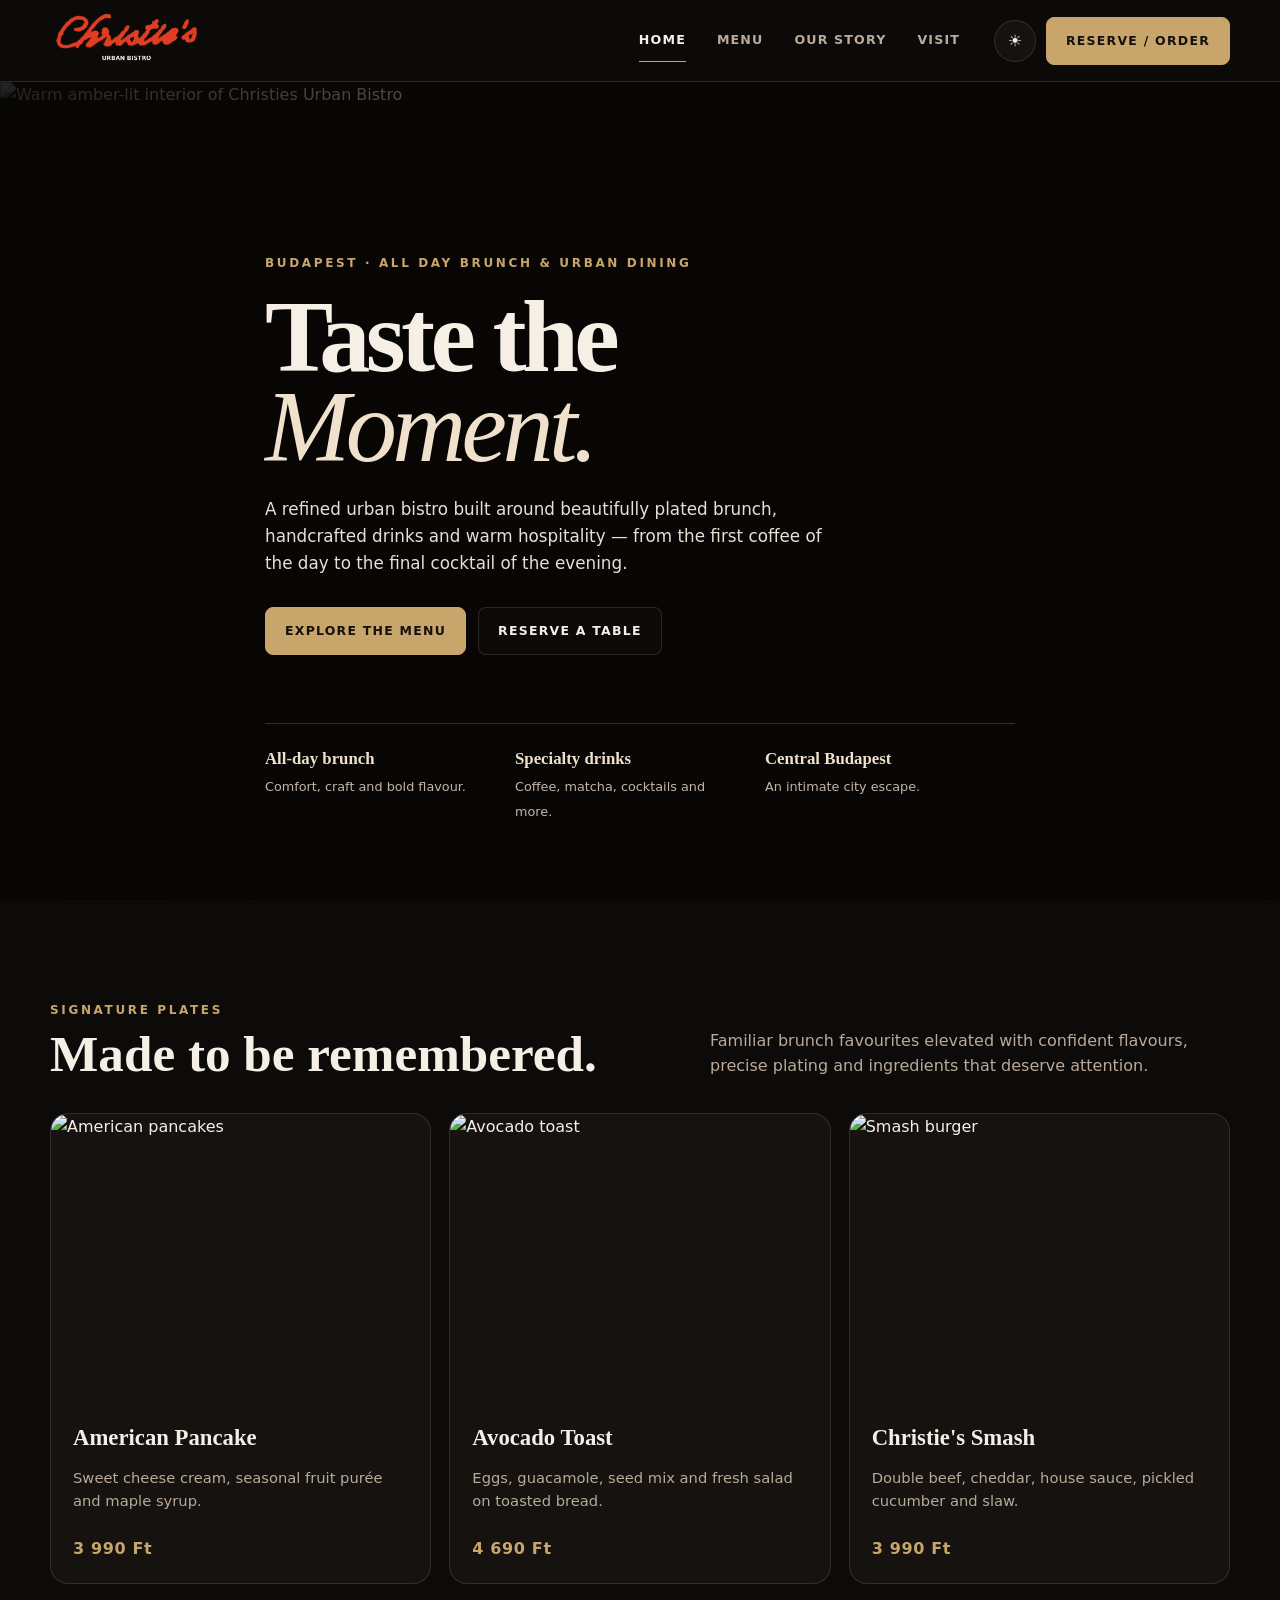
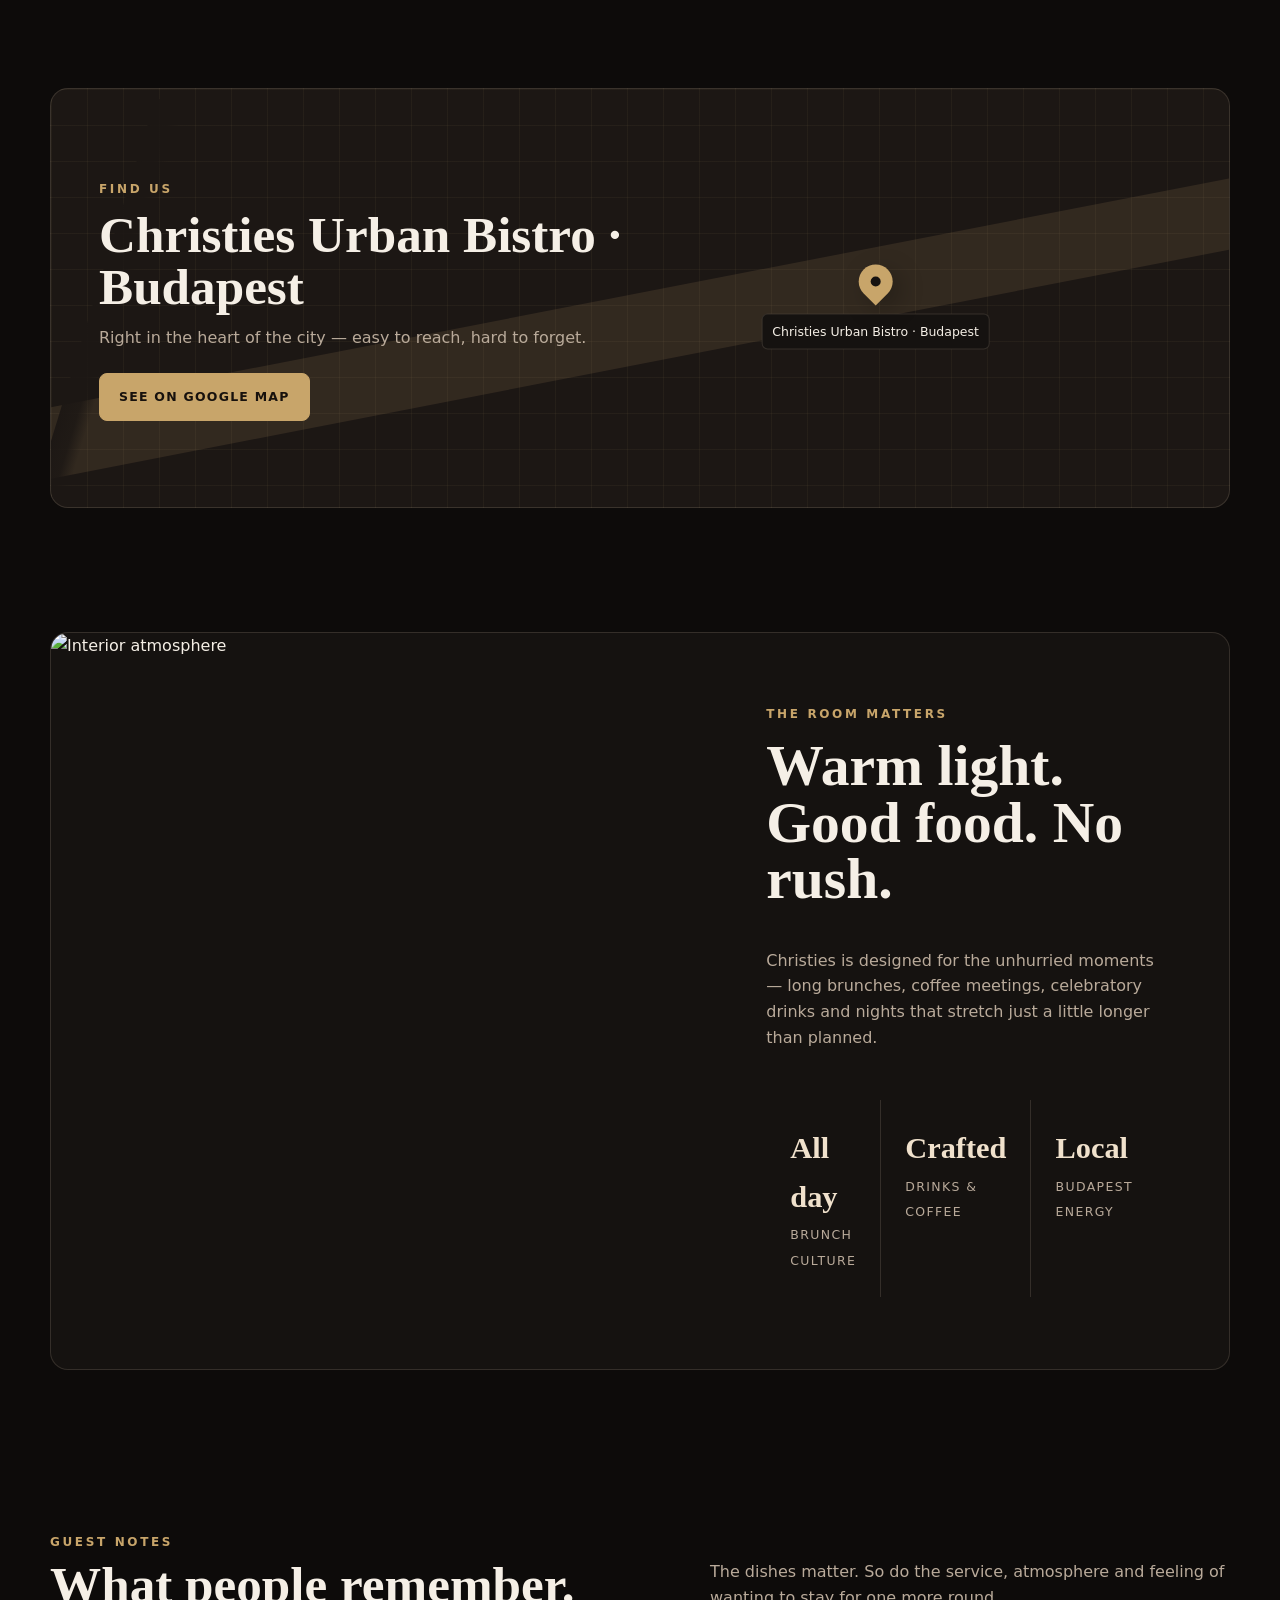
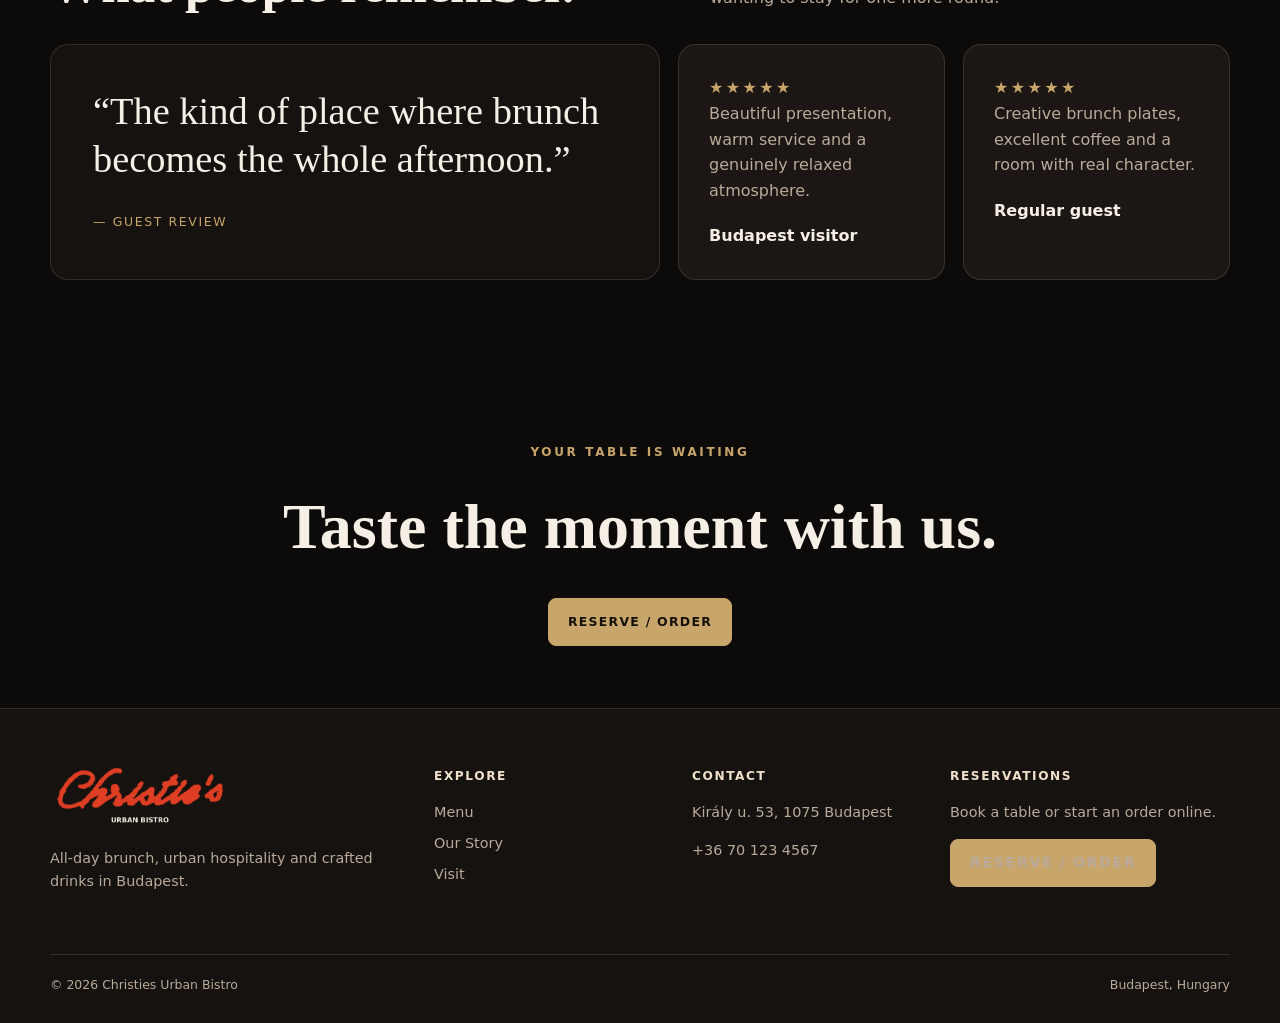
==== index.html @ 0d665012 "Add files via upload" ====
<!doctype html><html lang="en" data-theme="dark"><head><meta charset="utf-8"><meta name="viewport" content="width=device-width,initial-scale=1"><title>Christies Urban Bistro — Budapest</title><meta name="description" content="Christies Urban Bistro — all-day brunch, cocktails and urban hospitality in Budapest."><link rel="stylesheet" href="style.css"></head><body>
<header class="site-header"><div class="container header-inner"><a class="brand" href="index.html"><img src="logo.svg" alt="Christies Urban Bistro"></a><nav class="nav"><a class="active" href="index.html">Home</a><a href="menu.html">Menu</a><a href="story.html">Our Story</a><a href="visit.html">Visit</a></nav><div class="header-actions"><button class="theme-toggle" data-theme-toggle aria-label="Switch theme">☀</button><a class="btn btn-primary reserve-nav" href="reserve.html">Reserve / Order</a><button class="menu-toggle" data-menu-toggle aria-label="Open menu">☰</button></div></div></header>
<main>
<section class="hero"><div class="hero-bg"><img src="assets/images/hero-interior.jpg" alt="Warm amber-lit interior of Christies Urban Bistro"></div><div class="container hero-content"><span class="eyebrow">Budapest · All Day Brunch & Urban Dining</span><h1 class="display">Taste the <em>Moment.</em></h1><p class="hero-copy">A refined urban bistro built around beautifully plated brunch, handcrafted drinks and warm hospitality — from the first coffee of the day to the final cocktail of the evening.</p><div class="hero-actions"><a class="btn btn-primary" href="menu.html">Explore the menu</a><a class="btn btn-ghost" href="reserve.html">Reserve a table</a></div><div class="hero-meta"><div><strong>All-day brunch</strong><span>Comfort, craft and bold flavour.</span></div><div><strong>Specialty drinks</strong><span>Coffee, matcha, cocktails and more.</span></div><div><strong>Central Budapest</strong><span>An intimate city escape.</span></div></div></div></section>
<section class="section"><div class="container"><div class="section-heading"><div><span class="eyebrow">Signature plates</span><h2>Made to be remembered.</h2></div><p>Familiar brunch favourites elevated with confident flavours, precise plating and ingredients that deserve attention.</p></div><div class="signature-grid"><article class="dish-card"><div class="dish-image"><img src="assets/images/pancakes.jpg" alt="American pancakes"></div><div class="dish-body"><h3>American Pancake</h3><p>Sweet cheese cream, seasonal fruit purée and maple syrup.</p><span class="price">3 990 Ft</span></div></article><article class="dish-card"><div class="dish-image"><img src="assets/images/avocado-toast.jpg" alt="Avocado toast"></div><div class="dish-body"><h3>Avocado Toast</h3><p>Eggs, guacamole, seed mix and fresh salad on toasted bread.</p><span class="price">4 690 Ft</span></div></article><article class="dish-card"><div class="dish-image"><img src="assets/images/smash-burger-premium.jpg" alt="Smash burger"></div><div class="dish-body"><h3>Christie's Smash</h3><p>Double beef, cheddar, house sauce, pickled cucumber and slaw.</p><span class="price">3 990 Ft</span></div></article></div></div></section>
<section class="section-sm home-location"><div class="container"><div class="map-card map-card-feature"><div class="map-copy"><span class="eyebrow">Find us</span><h2>Christies Urban Bistro · Budapest</h2><p>Right in the heart of the city — easy to reach, hard to forget.</p><a class="btn btn-map" href="https://www.google.com/maps/search/?api=1&query=Kir%C3%A1ly+u.+53,+1075+Budapest,+Hungary" target="_blank" rel="noopener">See on Google Map</a></div><div class="map-pin"><div class="pin-dot"></div><span>Christies Urban Bistro · Budapest</span></div></div></div></section>
<section class="section-sm"><div class="container atmosphere"><div class="atmosphere-media"><img src="assets/images/interior-bar.jpg" alt="Interior atmosphere"></div><div class="atmosphere-copy"><span class="eyebrow">The room matters</span><h2>Warm light. Good food. No rush.</h2><p>Christies is designed for the unhurried moments — long brunches, coffee meetings, celebratory drinks and nights that stretch just a little longer than planned.</p><div class="facts"><div class="fact"><strong>All day</strong><span>Brunch culture</span></div><div class="fact"><strong>Crafted</strong><span>Drinks & coffee</span></div><div class="fact"><strong>Local</strong><span>Budapest energy</span></div></div></div></div></section>
<section class="section"><div class="container"><div class="section-heading"><div><span class="eyebrow">Guest notes</span><h2>What people remember.</h2></div><p>The dishes matter. So do the service, atmosphere and feeling of wanting to stay for one more round.</p></div><div class="testimonial-grid"><div class="quote-card"><blockquote>“The kind of place where brunch becomes the whole afternoon.”</blockquote><cite>— Guest review</cite></div><div class="mini-quotes"><div class="mini-quote"><div class="stars">★★★★★</div><p>Beautiful presentation, warm service and a genuinely relaxed atmosphere.</p><strong>Budapest visitor</strong></div><div class="mini-quote"><div class="stars">★★★★★</div><p>Creative brunch plates, excellent coffee and a room with real character.</p><strong>Regular guest</strong></div></div></div></div></section>
<section class="section-sm"><div class="container" style="text-align:center"><span class="eyebrow">Your table is waiting</span><h2 style="font-size:clamp(2.5rem,5vw,4.8rem);margin:12px 0 20px">Taste the moment with us.</h2><a class="btn btn-primary" href="reserve.html">Reserve / Order</a></div></section>
</main>
<footer class="footer"><div class="container footer-grid"><div><img class="footer-logo" src="logo.svg" alt="Christies Urban Bistro"><p>All-day brunch, urban hospitality and crafted drinks in Budapest.</p></div><div><h4>Explore</h4><div class="footer-links"><a href="menu.html">Menu</a><a href="story.html">Our Story</a><a href="visit.html">Visit</a></div></div><div><h4>Contact</h4><p>Király u. 53, 1075 Budapest</p><p>+36 70 123 4567</p></div><div><h4>Reservations</h4><p>Book a table or start an order online.</p><a class="btn btn-primary" href="reserve.html">Reserve / Order</a></div><div class="footer-bottom"><span>© 2026 Christies Urban Bistro</span><span>Budapest, Hungary</span></div></div></footer><script src="script.js"></script></body></html>
---- style.css ----
:root{
  --bg:#0d0b0a;--surface:#151210;--surface-2:#1c1714;--surface-3:#241d18;
  --text:#f5efe6;--muted:#b9aa9a;--line:rgba(239,220,193,.14);
  --accent:#c8a56a;--accent-2:#9f7442;--warm:#6c4327;--cream:#f0e1cc;
  --danger:#b95238;--shadow:0 22px 70px rgba(0,0,0,.32);--radius:18px;--radius-sm:10px;
  --container:min(1180px,calc(100% - 40px));--header:82px;
}
html[data-theme="light"]{
  --bg:#f6efe5;--surface:#fffaf3;--surface-2:#f0e5d7;--surface-3:#e8d8c4;
  --text:#241a15;--muted:#6d5d51;--line:rgba(65,42,28,.13);
  --accent:#9b6d33;--accent-2:#6f4a28;--warm:#8b5b36;--cream:#fff8ef;
  --shadow:0 22px 70px rgba(92,58,33,.14)
}
*{box-sizing:border-box}html{scroll-behavior:smooth}body{margin:0;background:var(--bg);color:var(--text);font-family:Inter,ui-sans-serif,system-ui,-apple-system,BlinkMacSystemFont,"Segoe UI",sans-serif;line-height:1.6;transition:background-color .35s ease,color .35s ease}img{display:block;max-width:100%}a{color:inherit;text-decoration:none}button,input,select,textarea{font:inherit}.container{width:var(--container);margin-inline:auto}.section{padding:96px 0}.section-sm{padding:62px 0}.eyebrow{font-size:.75rem;letter-spacing:.22em;text-transform:uppercase;color:var(--accent);font-weight:800}.display,.page-title,h1,h2,h3{font-family:Georgia,"Times New Roman",serif}.display{font-size:clamp(3.5rem,8vw,7.6rem);line-height:.88;letter-spacing:-.045em;margin:18px 0 24px}.display em{display:block;color:var(--cream);font-weight:400}.page-title{font-size:clamp(2.5rem,5vw,5rem);line-height:.98;margin:0 0 16px}.lede{max-width:720px;color:var(--muted);font-size:1.05rem}.section-heading{display:flex;align-items:end;justify-content:space-between;gap:28px;margin-bottom:34px}.section-heading h2{font-size:clamp(2rem,4vw,3.4rem);line-height:1;margin:6px 0 0}.section-heading p{max-width:520px;color:var(--muted);margin:0}.btn{display:inline-flex;align-items:center;justify-content:center;gap:9px;min-height:48px;padding:0 19px;border:1px solid var(--line);border-radius:8px;font-size:.78rem;letter-spacing:.1em;text-transform:uppercase;font-weight:800;cursor:pointer;transition:transform .2s ease,background .25s ease,border-color .25s ease,color .25s ease}.btn:hover{transform:translateY(-2px)}.btn-primary{background:var(--accent);border-color:var(--accent);color:#17110d}.btn-primary:hover{background:#d4b57e}.btn-ghost{background:rgba(255,255,255,.02);color:var(--text)}.btn-ghost:hover{border-color:var(--accent);color:var(--cream)}
.site-header{height:var(--header);position:sticky;top:0;z-index:50;background:color-mix(in srgb,var(--bg) 88%,transparent);backdrop-filter:blur(18px);border-bottom:1px solid var(--line)}.header-inner{height:100%;display:flex;align-items:center;gap:34px}.brand{width:180px;flex:0 0 180px}.brand img{width:100%;height:56px;object-fit:contain;object-position:left center}.nav{margin-left:auto;display:flex;align-items:center;gap:31px}.nav a{position:relative;font-size:.79rem;text-transform:uppercase;letter-spacing:.09em;color:var(--muted);font-weight:700}.nav a:hover,.nav a.active{color:var(--text)}.nav a.active:after{content:"";position:absolute;left:0;right:0;bottom:-11px;height:1px;background:var(--accent)}.header-actions{display:flex;align-items:center;gap:10px}.theme-toggle,.menu-toggle{width:42px;height:42px;border-radius:50%;display:grid;place-items:center;border:1px solid var(--line);background:var(--surface);color:var(--text);cursor:pointer}.menu-toggle{display:none}.reserve-nav{white-space:nowrap}
.hero{min-height:calc(100svh - var(--header));position:relative;display:grid;align-items:end;overflow:hidden;background:#080706}.hero-bg{position:absolute;inset:0}.hero-bg img{width:100%;height:100%;object-fit:cover;object-position:center 48%}.hero-bg:after{content:"";position:absolute;inset:0;background:linear-gradient(90deg,rgba(7,6,5,.88) 0%,rgba(7,6,5,.67) 38%,rgba(7,6,5,.28) 68%,rgba(7,6,5,.2) 100%),linear-gradient(0deg,rgba(7,6,5,.78),transparent 55%)}.hero-content{position:relative;z-index:1;padding:108px 0 76px;max-width:750px}.hero-copy{max-width:580px;color:#e9dfd4;font-size:1.05rem}.hero-actions{display:flex;flex-wrap:wrap;gap:12px;margin-top:30px}.hero-meta{display:grid;grid-template-columns:repeat(3,1fr);border-top:1px solid rgba(255,255,255,.16);margin-top:68px;max-width:760px}.hero-meta div{padding:22px 28px 0 0}.hero-meta strong{display:block;color:var(--cream);font-family:Georgia,serif;font-size:1.05rem}.hero-meta span{font-size:.8rem;color:#c2b5a8}
.signature-grid{display:grid;grid-template-columns:repeat(3,1fr);gap:18px}.dish-card{background:var(--surface);border:1px solid var(--line);border-radius:var(--radius);overflow:hidden;transition:transform .25s ease,border-color .25s ease,box-shadow .25s ease}.dish-card:hover{transform:translateY(-4px);border-color:color-mix(in srgb,var(--accent) 48%,var(--line));box-shadow:var(--shadow)}.dish-image{aspect-ratio:4/3;overflow:hidden}.dish-image img{width:100%;height:100%;object-fit:cover;transition:transform .5s ease}.dish-card:hover .dish-image img{transform:scale(1.035)}.dish-body{padding:22px}.dish-body h3{font-size:1.42rem;margin:0 0 9px}.dish-body p{color:var(--muted);font-size:.92rem;min-height:52px;margin:0 0 18px}.price{color:var(--accent);font-weight:800;letter-spacing:.04em}
.atmosphere{display:grid;grid-template-columns:1.16fr .84fr;min-height:560px;background:var(--surface);border:1px solid var(--line);border-radius:var(--radius);overflow:hidden}.atmosphere-media{position:relative}.atmosphere-media img{width:100%;height:100%;object-fit:cover}.atmosphere-copy{padding:72px;display:flex;flex-direction:column;justify-content:center}.atmosphere-copy h2{font-size:clamp(2.4rem,4.5vw,4.5rem);line-height:.98;margin:14px 0 24px}.atmosphere-copy p{color:var(--muted);font-size:1rem}.facts{display:grid;grid-template-columns:repeat(3,1fr);gap:1px;background:var(--line);margin-top:34px}.fact{background:var(--surface);padding:24px}.fact strong{display:block;font-family:Georgia,serif;font-size:1.9rem;color:var(--cream)}.fact span{font-size:.78rem;text-transform:uppercase;letter-spacing:.11em;color:var(--muted)}
.testimonial-grid{display:grid;grid-template-columns:1.05fr .95fr;gap:18px}.quote-card{border:1px solid var(--line);background:var(--surface);border-radius:var(--radius);padding:42px}.quote-card blockquote{font-family:Georgia,serif;font-size:clamp(1.7rem,3vw,2.7rem);line-height:1.25;margin:0 0 25px}.quote-card cite{font-style:normal;color:var(--accent);font-size:.78rem;text-transform:uppercase;letter-spacing:.13em}.mini-quotes{display:grid;grid-template-columns:1fr 1fr;gap:18px}.mini-quote{background:var(--surface-2);border:1px solid var(--line);border-radius:var(--radius);padding:30px}.mini-quote p{margin:0 0 20px;color:var(--muted)}.stars{color:var(--accent);letter-spacing:.15em}
.page-hero{padding:86px 0 44px;border-bottom:1px solid var(--line);background:linear-gradient(180deg,var(--surface),var(--bg))}.page-hero .lede{margin:0}.menu-layout{display:grid;grid-template-columns:260px 1fr;gap:42px}.menu-side{position:sticky;top:110px;align-self:start;border:1px solid var(--line);background:var(--surface);border-radius:var(--radius);padding:14px}.menu-side button{width:100%;padding:14px 15px;border:0;border-radius:8px;background:transparent;color:var(--muted);text-align:left;text-transform:uppercase;font-size:.75rem;letter-spacing:.09em;font-weight:800;cursor:pointer}.menu-side button.active,.menu-side button:hover{background:var(--surface-3);color:var(--cream)}.menu-panel{display:none}.menu-panel.active{display:block}.menu-section{margin-bottom:58px}.menu-section-title{display:flex;align-items:center;gap:18px;margin-bottom:22px}.menu-section-title h2{font-size:2.1rem;margin:0}.menu-section-title:after{content:"";height:1px;background:var(--line);flex:1}.menu-items{display:grid;grid-template-columns:1fr 1fr;gap:1px;background:var(--line);border:1px solid var(--line);border-radius:var(--radius);overflow:hidden}.menu-item{background:var(--surface);padding:23px;display:grid;grid-template-columns:1fr auto;gap:14px}.menu-item h3{font-family:inherit;font-size:1rem;margin:0 0 7px}.menu-item p{margin:0;color:var(--muted);font-size:.88rem}.menu-item .price{white-space:nowrap;font-size:.9rem}
.story-intro{display:grid;grid-template-columns:.9fr 1.1fr;gap:18px}.story-copy,.story-image{min-height:520px;border-radius:var(--radius);overflow:hidden;border:1px solid var(--line)}.story-copy{background:var(--surface);padding:66px;display:flex;flex-direction:column;justify-content:center}.story-copy h1{font-size:clamp(2.8rem,5vw,5.2rem);line-height:.98;margin:12px 0 25px}.story-copy p{color:var(--muted);font-size:1.02rem}.story-image img{width:100%;height:100%;object-fit:cover}.values-grid{display:grid;grid-template-columns:repeat(3,1fr);gap:18px}.value-card{border:1px solid var(--line);border-radius:var(--radius);background:var(--surface);padding:34px}.value-icon{width:50px;height:50px;border:1px solid color-mix(in srgb,var(--accent) 55%,transparent);border-radius:50%;display:grid;place-items:center;color:var(--accent);font-size:1.25rem;margin-bottom:25px}.value-card h3{font-size:1.5rem;margin:0 0 10px}.value-card p{color:var(--muted);margin:0}.philosophy{display:grid;grid-template-columns:1fr 1fr;gap:18px}.philosophy>div{border-radius:var(--radius);overflow:hidden}.philosophy .copy{padding:58px;background:var(--surface-2);border:1px solid var(--line)}.philosophy .copy h2{font-size:3rem;margin:12px 0 20px}.philosophy .copy p{color:var(--muted)}.philosophy img{width:100%;height:100%;min-height:480px;object-fit:cover}
.visit-grid{display:grid;grid-template-columns:1.02fr .98fr;gap:18px}.visit-card{border:1px solid var(--line);border-radius:var(--radius);background:var(--surface);padding:38px}.visit-card h2{font-size:2rem;margin:0 0 20px}.contact-list{display:grid;gap:15px;margin:28px 0}.contact-row{display:grid;grid-template-columns:34px 1fr;gap:11px;align-items:start}.contact-row .icon{color:var(--accent)}.hours{display:grid;gap:11px}.hours div{display:flex;justify-content:space-between;gap:20px;border-bottom:1px solid var(--line);padding-bottom:11px}.map-card{min-height:380px;border-radius:var(--radius);border:1px solid var(--line);overflow:hidden;position:relative;background:linear-gradient(rgba(200,165,106,.06) 1px,transparent 1px),linear-gradient(90deg,rgba(200,165,106,.06) 1px,transparent 1px),var(--surface-2);background-size:36px 36px}.map-card:before,.map-card:after{content:"";position:absolute;background:rgba(200,165,106,.13)}.map-card:before{width:170%;height:70px;left:-30%;top:46%;transform:rotate(-11deg)}.map-card:after{height:170%;width:44px;left:58%;top:-30%;transform:rotate(17deg)}.map-pin{position:absolute;z-index:2;left:56%;top:46%;transform:translate(-50%,-50%);display:grid;justify-items:center}.pin-dot{width:34px;height:34px;border-radius:50% 50% 50% 0;background:var(--accent);transform:rotate(-45deg);box-shadow:0 10px 25px rgba(0,0,0,.25)}.pin-dot:after{content:"";position:absolute;width:10px;height:10px;border-radius:50%;background:var(--surface);left:12px;top:12px}.map-pin span{margin-top:15px;padding:7px 10px;background:var(--surface);border:1px solid var(--line);border-radius:6px;font-size:.78rem}.whatsapp{margin-top:18px;display:flex;align-items:center;justify-content:space-between;gap:18px;padding:18px;border:1px solid rgba(79,190,98,.25);border-radius:10px;background:rgba(79,190,98,.06)}
.reserve-shell{display:grid;grid-template-columns:.78fr 1.22fr;gap:18px}.reserve-aside{min-height:680px;border-radius:var(--radius);overflow:hidden;position:relative;border:1px solid var(--line)}.reserve-aside img{position:absolute;inset:0;width:100%;height:100%;object-fit:cover}.reserve-aside:after{content:"";position:absolute;inset:0;background:linear-gradient(0deg,rgba(10,8,7,.87),rgba(10,8,7,.1))}.reserve-aside-copy{position:absolute;z-index:1;left:38px;right:38px;bottom:38px}.reserve-aside-copy h2{font-size:3rem;line-height:1;margin:10px 0 14px}.reserve-panel{border:1px solid var(--line);border-radius:var(--radius);background:var(--surface);padding:38px}.form-tabs{display:flex;gap:8px;margin-bottom:30px}.form-tabs button{padding:12px 16px;border:1px solid var(--line);border-radius:8px;background:transparent;color:var(--muted);font-weight:800;text-transform:uppercase;font-size:.73rem;letter-spacing:.09em;cursor:pointer}.form-tabs button.active{background:var(--surface-3);color:var(--cream);border-color:color-mix(in srgb,var(--accent) 38%,var(--line))}.form-view{display:none}.form-view.active{display:block}.form-grid{display:grid;grid-template-columns:1fr 1fr;gap:16px}.field{display:grid;gap:7px}.field.full{grid-column:1/-1}.field label{font-size:.76rem;text-transform:uppercase;letter-spacing:.08em;color:var(--muted);font-weight:700}.field input,.field select,.field textarea{width:100%;background:var(--surface-2);color:var(--text);border:1px solid var(--line);border-radius:8px;padding:13px 14px;outline:none}.field input:focus,.field select:focus,.field textarea:focus{border-color:var(--accent)}.field textarea{min-height:120px;resize:vertical}.form-status{margin-top:14px;color:var(--accent);min-height:24px;font-size:.9rem}.order-grid{display:grid;grid-template-columns:1fr 1fr;gap:12px}.order-option{display:flex;align-items:center;gap:10px;padding:13px;border:1px solid var(--line);border-radius:8px;background:var(--surface-2)}
.footer{border-top:1px solid var(--line);padding:58px 0 28px;background:var(--surface)}.footer-grid{display:grid;grid-template-columns:1.25fr .8fr .8fr 1fr;gap:34px}.footer-logo{width:180px}.footer p,.footer a{color:var(--muted);font-size:.9rem}.footer h4{margin:0 0 15px;font-family:inherit;font-size:.76rem;text-transform:uppercase;letter-spacing:.13em;color:var(--cream)}.footer-links{display:grid;gap:8px}.footer-bottom{grid-column:1/-1;border-top:1px solid var(--line);padding-top:20px;margin-top:12px;display:flex;justify-content:space-between;color:var(--muted);font-size:.78rem}
@media(max-width:980px){.nav{position:fixed;left:20px;right:20px;top:92px;display:none;flex-direction:column;align-items:stretch;gap:0;background:var(--surface);border:1px solid var(--line);border-radius:14px;padding:10px;box-shadow:var(--shadow)}.nav.open{display:flex}.nav a{padding:15px;border-radius:8px}.nav a.active:after{display:none}.menu-toggle{display:grid}.reserve-nav{display:none}.hero{min-height:760px}.hero-meta{grid-template-columns:1fr}.hero-meta div{padding-top:14px}.signature-grid,.values-grid{grid-template-columns:1fr 1fr}.atmosphere,.story-intro,.philosophy,.visit-grid,.reserve-shell{grid-template-columns:1fr}.atmosphere-media{min-height:440px}.testimonial-grid{grid-template-columns:1fr}.menu-layout{grid-template-columns:1fr}.menu-side{position:static;display:flex;overflow:auto;padding:8px}.menu-side button{width:auto;white-space:nowrap}.footer-grid{grid-template-columns:1fr 1fr}.reserve-aside{min-height:440px}}
@media(max-width:680px){:root{--container:min(100% - 28px,1180px);--header:72px}.section{padding:72px 0}.section-sm{padding:48px 0}.brand{width:144px;flex-basis:144px}.brand img{height:46px}.header-inner{gap:12px}.theme-toggle,.menu-toggle{width:38px;height:38px}.display{font-size:clamp(3rem,17vw,5.5rem)}.hero{min-height:760px}.hero-bg img{object-position:58% center}.hero-bg:after{background:linear-gradient(90deg,rgba(7,6,5,.88),rgba(7,6,5,.56)),linear-gradient(0deg,rgba(7,6,5,.83),transparent 55%)}.hero-content{padding:76px 0 46px}.hero-actions .btn{width:100%}.hero-meta{margin-top:40px}.section-heading{display:block}.section-heading p{margin-top:14px}.signature-grid,.values-grid,.mini-quotes,.menu-items,.form-grid,.order-grid{grid-template-columns:1fr}.dish-body p{min-height:unset}.atmosphere-copy,.story-copy,.reserve-panel{padding:30px}.facts{grid-template-columns:1fr}.testimonial-grid{gap:12px}.quote-card,.mini-quote,.visit-card{padding:26px}.menu-item{grid-template-columns:1fr}.menu-item .price{grid-column:1}.story-copy,.story-image{min-height:auto}.story-image{height:420px}.philosophy .copy{padding:32px}.footer-grid{grid-template-columns:1fr}.footer-bottom{display:grid;gap:7px}.reserve-aside-copy{left:24px;right:24px;bottom:24px}.reserve-aside-copy h2{font-size:2.4rem}}

/* Approved visual refinements */
.dish-card .dish-image img[src*="smash-burger-premium"]{object-position:center 48%}
.map-card-feature{min-height:420px;display:flex;align-items:center;padding:48px;isolation:isolate}
.map-card-feature:after{content:"";position:absolute;inset:0;background:linear-gradient(90deg,color-mix(in srgb,var(--surface-2) 96%,transparent) 0%,color-mix(in srgb,var(--surface-2) 83%,transparent) 40%,transparent 70%);z-index:0;pointer-events:none}
.map-card-feature .map-copy{position:relative;z-index:3;max-width:560px}
.map-card-feature .map-copy h2{font-size:clamp(2rem,4vw,3.25rem);line-height:1.02;margin:8px 0 12px}
.map-card-feature .map-copy p{max-width:520px;color:var(--muted);margin:0 0 22px}
.btn-map{background:var(--accent);border-color:var(--accent);color:#17110d;border-radius:8px}
.btn-map:hover{background:#d4b57e;border-color:#d4b57e}
.map-card-feature .map-pin{left:70%;top:52%}
.home-location{padding-top:8px}
@media(max-width:760px){.map-card-feature{min-height:500px;padding:30px;align-items:flex-start}.map-card-feature:after{background:linear-gradient(180deg,color-mix(in srgb,var(--surface-2) 98%,transparent) 0%,color-mix(in srgb,var(--surface-2) 88%,transparent) 48%,transparent 76%)}.map-card-feature .map-pin{left:52%;top:72%}.map-card-feature .map-copy{max-width:100%}.btn-map{width:100%}}
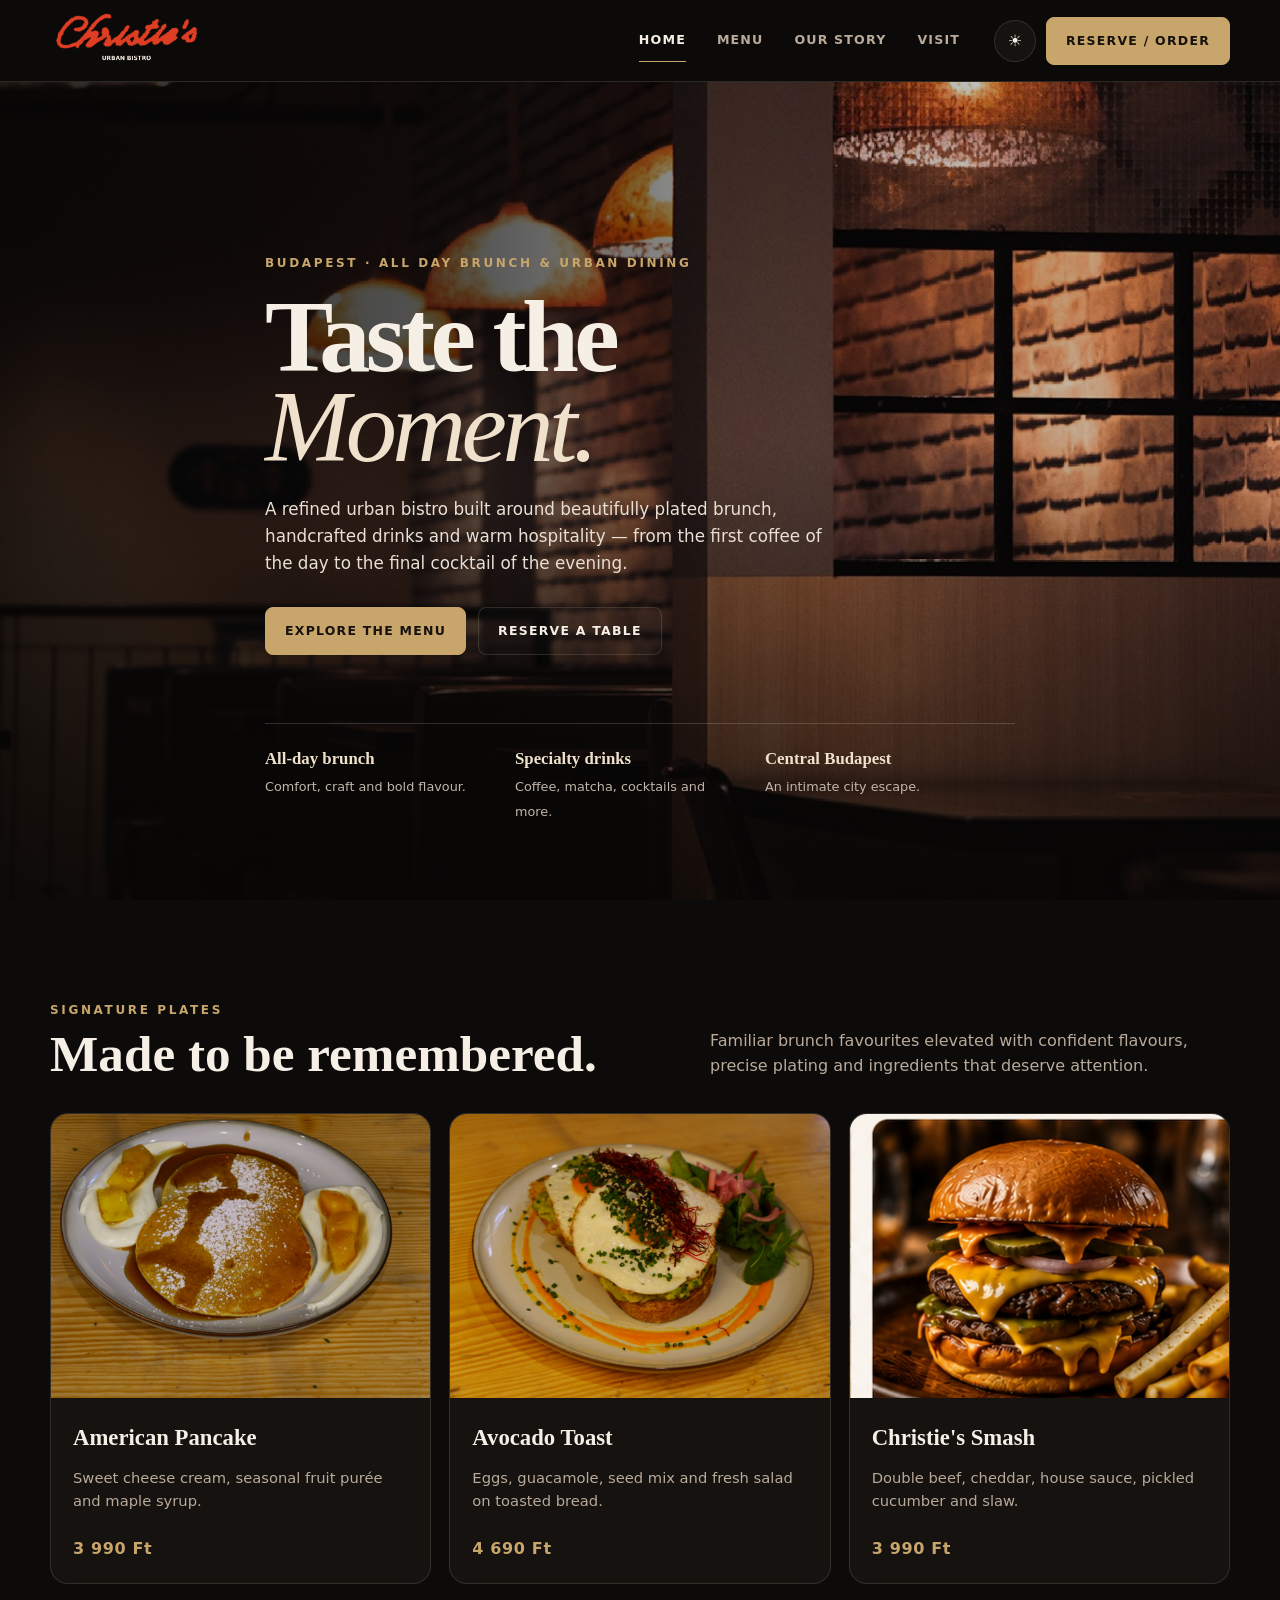
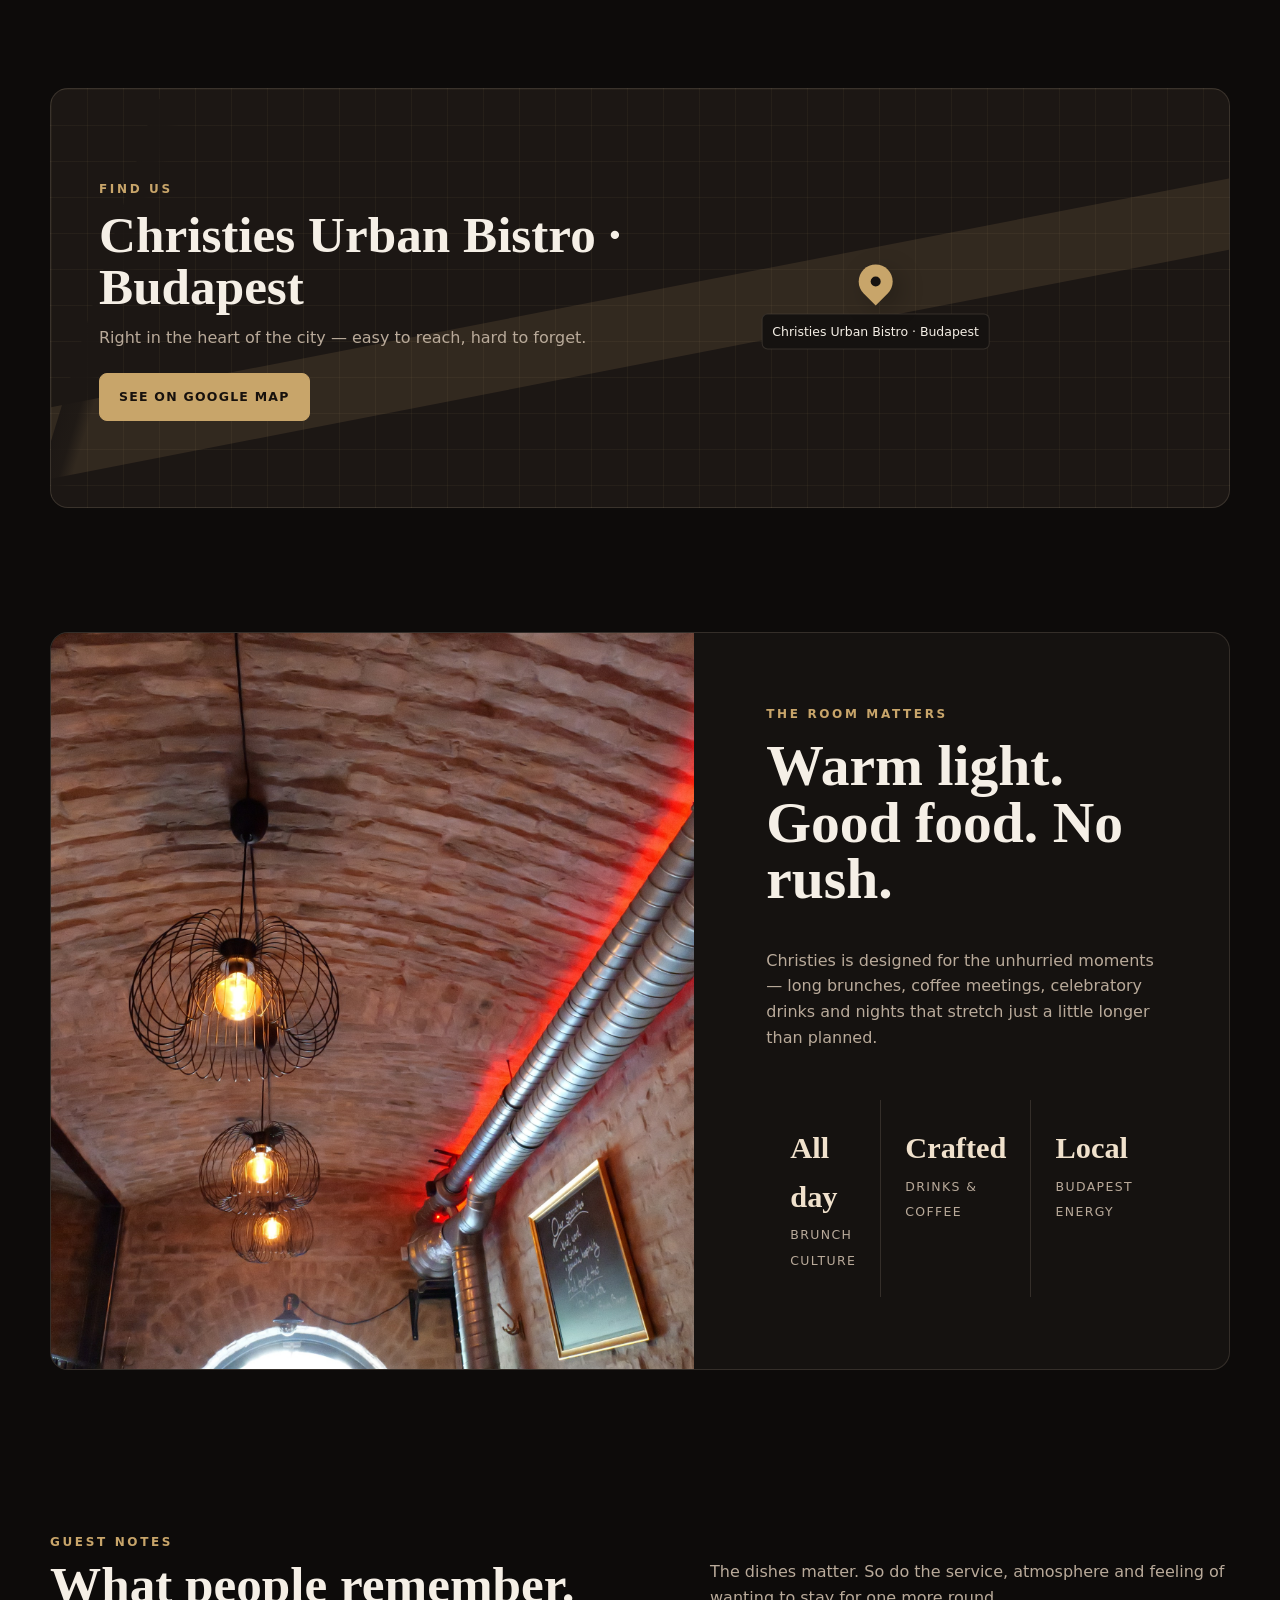
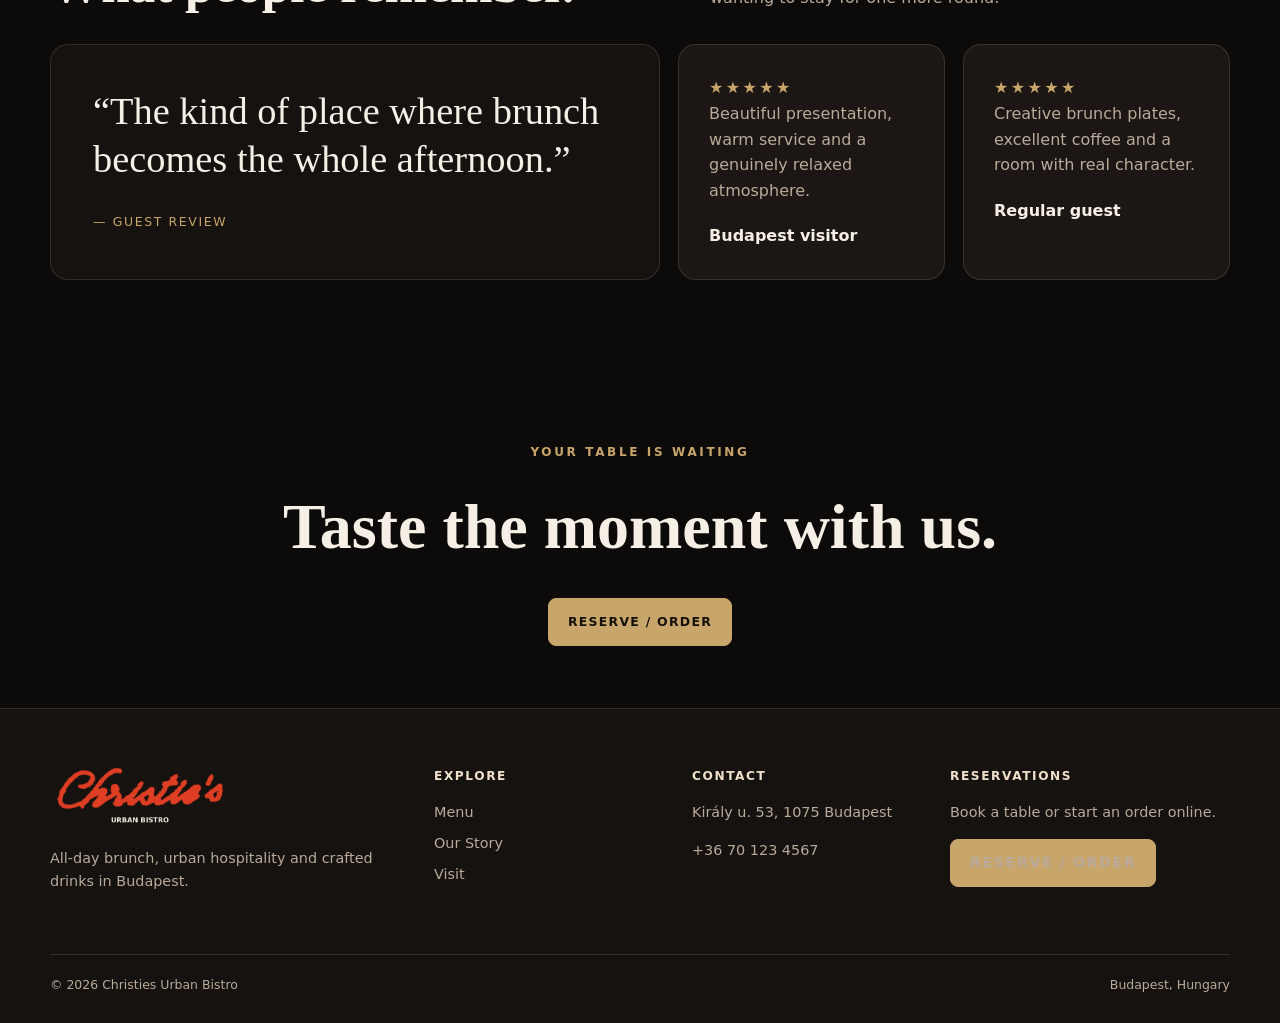
==== commit 15f249e4: "Update index.html with new sections and content Added new hero and signature sections with updated c" ====
--- a/index.html
+++ b/index.html
@@ -1,10 +1,10 @@
 <!doctype html><html lang="en" data-theme="dark"><head><meta charset="utf-8"><meta name="viewport" content="width=device-width,initial-scale=1"><title>Christies Urban Bistro — Budapest</title><meta name="description" content="Christies Urban Bistro — all-day brunch, cocktails and urban hospitality in Budapest."><link rel="stylesheet" href="style.css"></head><body>
 <header class="site-header"><div class="container header-inner"><a class="brand" href="index.html"><img src="logo.svg" alt="Christies Urban Bistro"></a><nav class="nav"><a class="active" href="index.html">Home</a><a href="menu.html">Menu</a><a href="story.html">Our Story</a><a href="visit.html">Visit</a></nav><div class="header-actions"><button class="theme-toggle" data-theme-toggle aria-label="Switch theme">☀</button><a class="btn btn-primary reserve-nav" href="reserve.html">Reserve / Order</a><button class="menu-toggle" data-menu-toggle aria-label="Open menu">☰</button></div></div></header>
 <main>
-<section class="hero"><div class="hero-bg"><img src="assets/images/hero-interior.jpg" alt="Warm amber-lit interior of Christies Urban Bistro"></div><div class="container hero-content"><span class="eyebrow">Budapest · All Day Brunch & Urban Dining</span><h1 class="display">Taste the <em>Moment.</em></h1><p class="hero-copy">A refined urban bistro built around beautifully plated brunch, handcrafted drinks and warm hospitality — from the first coffee of the day to the final cocktail of the evening.</p><div class="hero-actions"><a class="btn btn-primary" href="menu.html">Explore the menu</a><a class="btn btn-ghost" href="reserve.html">Reserve a table</a></div><div class="hero-meta"><div><strong>All-day brunch</strong><span>Comfort, craft and bold flavour.</span></div><div><strong>Specialty drinks</strong><span>Coffee, matcha, cocktails and more.</span></div><div><strong>Central Budapest</strong><span>An intimate city escape.</span></div></div></div></section>
-<section class="section"><div class="container"><div class="section-heading"><div><span class="eyebrow">Signature plates</span><h2>Made to be remembered.</h2></div><p>Familiar brunch favourites elevated with confident flavours, precise plating and ingredients that deserve attention.</p></div><div class="signature-grid"><article class="dish-card"><div class="dish-image"><img src="assets/images/pancakes.jpg" alt="American pancakes"></div><div class="dish-body"><h3>American Pancake</h3><p>Sweet cheese cream, seasonal fruit purée and maple syrup.</p><span class="price">3 990 Ft</span></div></article><article class="dish-card"><div class="dish-image"><img src="assets/images/avocado-toast.jpg" alt="Avocado toast"></div><div class="dish-body"><h3>Avocado Toast</h3><p>Eggs, guacamole, seed mix and fresh salad on toasted bread.</p><span class="price">4 690 Ft</span></div></article><article class="dish-card"><div class="dish-image"><img src="assets/images/smash-burger-premium.jpg" alt="Smash burger"></div><div class="dish-body"><h3>Christie's Smash</h3><p>Double beef, cheddar, house sauce, pickled cucumber and slaw.</p><span class="price">3 990 Ft</span></div></article></div></div></section>
+<section class="hero"><div class="hero-bg"><img src="hero-interior.jpg" alt="Warm amber-lit interior of Christies Urban Bistro"></div><div class="container hero-content"><span class="eyebrow">Budapest · All Day Brunch & Urban Dining</span><h1 class="display">Taste the <em>Moment.</em></h1><p class="hero-copy">A refined urban bistro built around beautifully plated brunch, handcrafted drinks and warm hospitality — from the first coffee of the day to the final cocktail of the evening.</p><div class="hero-actions"><a class="btn btn-primary" href="menu.html">Explore the menu</a><a class="btn btn-ghost" href="reserve.html">Reserve a table</a></div><div class="hero-meta"><div><strong>All-day brunch</strong><span>Comfort, craft and bold flavour.</span></div><div><strong>Specialty drinks</strong><span>Coffee, matcha, cocktails and more.</span></div><div><strong>Central Budapest</strong><span>An intimate city escape.</span></div></div></div></section>
+<section class="section"><div class="container"><div class="section-heading"><div><span class="eyebrow">Signature plates</span><h2>Made to be remembered.</h2></div><p>Familiar brunch favourites elevated with confident flavours, precise plating and ingredients that deserve attention.</p></div><div class="signature-grid"><article class="dish-card"><div class="dish-image"><img src="pancakes.jpg" alt="American pancakes"></div><div class="dish-body"><h3>American Pancake</h3><p>Sweet cheese cream, seasonal fruit purée and maple syrup.</p><span class="price">3 990 Ft</span></div></article><article class="dish-card"><div class="dish-image"><img src="avocado-toast.jpg" alt="Avocado toast"></div><div class="dish-body"><h3>Avocado Toast</h3><p>Eggs, guacamole, seed mix and fresh salad on toasted bread.</p><span class="price">4 690 Ft</span></div></article><article class="dish-card"><div class="dish-image"><img src="smash-burger-premium.jpg" alt="Smash burger"></div><div class="dish-body"><h3>Christie's Smash</h3><p>Double beef, cheddar, house sauce, pickled cucumber and slaw.</p><span class="price">3 990 Ft</span></div></article></div></div></section>
 <section class="section-sm home-location"><div class="container"><div class="map-card map-card-feature"><div class="map-copy"><span class="eyebrow">Find us</span><h2>Christies Urban Bistro · Budapest</h2><p>Right in the heart of the city — easy to reach, hard to forget.</p><a class="btn btn-map" href="https://www.google.com/maps/search/?api=1&query=Kir%C3%A1ly+u.+53,+1075+Budapest,+Hungary" target="_blank" rel="noopener">See on Google Map</a></div><div class="map-pin"><div class="pin-dot"></div><span>Christies Urban Bistro · Budapest</span></div></div></div></section>
-<section class="section-sm"><div class="container atmosphere"><div class="atmosphere-media"><img src="assets/images/interior-bar.jpg" alt="Interior atmosphere"></div><div class="atmosphere-copy"><span class="eyebrow">The room matters</span><h2>Warm light. Good food. No rush.</h2><p>Christies is designed for the unhurried moments — long brunches, coffee meetings, celebratory drinks and nights that stretch just a little longer than planned.</p><div class="facts"><div class="fact"><strong>All day</strong><span>Brunch culture</span></div><div class="fact"><strong>Crafted</strong><span>Drinks & coffee</span></div><div class="fact"><strong>Local</strong><span>Budapest energy</span></div></div></div></div></section>
+<section class="section-sm"><div class="container atmosphere"><div class="atmosphere-media"><img src="interior-bar.jpg" alt="Interior atmosphere"></div><div class="atmosphere-copy"><span class="eyebrow">The room matters</span><h2>Warm light. Good food. No rush.</h2><p>Christies is designed for the unhurried moments — long brunches, coffee meetings, celebratory drinks and nights that stretch just a little longer than planned.</p><div class="facts"><div class="fact"><strong>All day</strong><span>Brunch culture</span></div><div class="fact"><strong>Crafted</strong><span>Drinks & coffee</span></div><div class="fact"><strong>Local</strong><span>Budapest energy</span></div></div></div></div></section>
 <section class="section"><div class="container"><div class="section-heading"><div><span class="eyebrow">Guest notes</span><h2>What people remember.</h2></div><p>The dishes matter. So do the service, atmosphere and feeling of wanting to stay for one more round.</p></div><div class="testimonial-grid"><div class="quote-card"><blockquote>“The kind of place where brunch becomes the whole afternoon.”</blockquote><cite>— Guest review</cite></div><div class="mini-quotes"><div class="mini-quote"><div class="stars">★★★★★</div><p>Beautiful presentation, warm service and a genuinely relaxed atmosphere.</p><strong>Budapest visitor</strong></div><div class="mini-quote"><div class="stars">★★★★★</div><p>Creative brunch plates, excellent coffee and a room with real character.</p><strong>Regular guest</strong></div></div></div></div></section>
 <section class="section-sm"><div class="container" style="text-align:center"><span class="eyebrow">Your table is waiting</span><h2 style="font-size:clamp(2.5rem,5vw,4.8rem);margin:12px 0 20px">Taste the moment with us.</h2><a class="btn btn-primary" href="reserve.html">Reserve / Order</a></div></section>
 </main>
